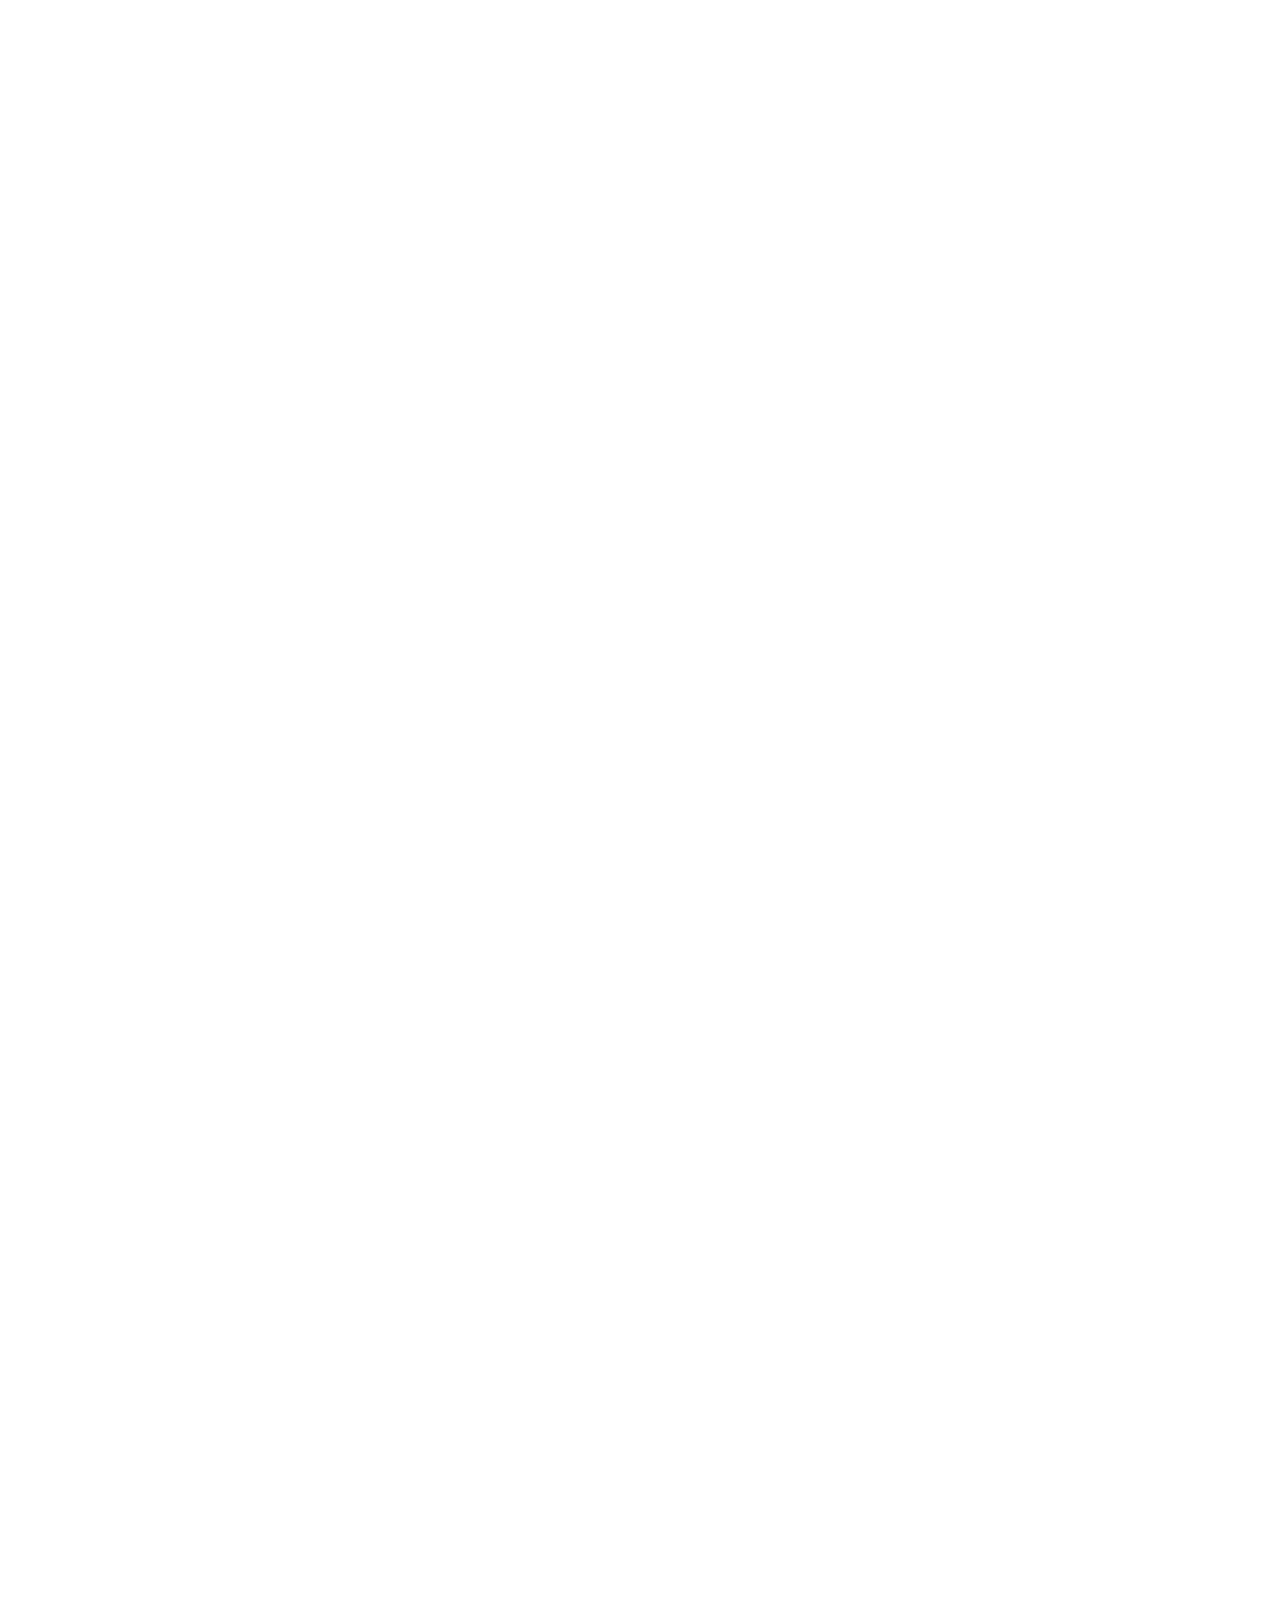
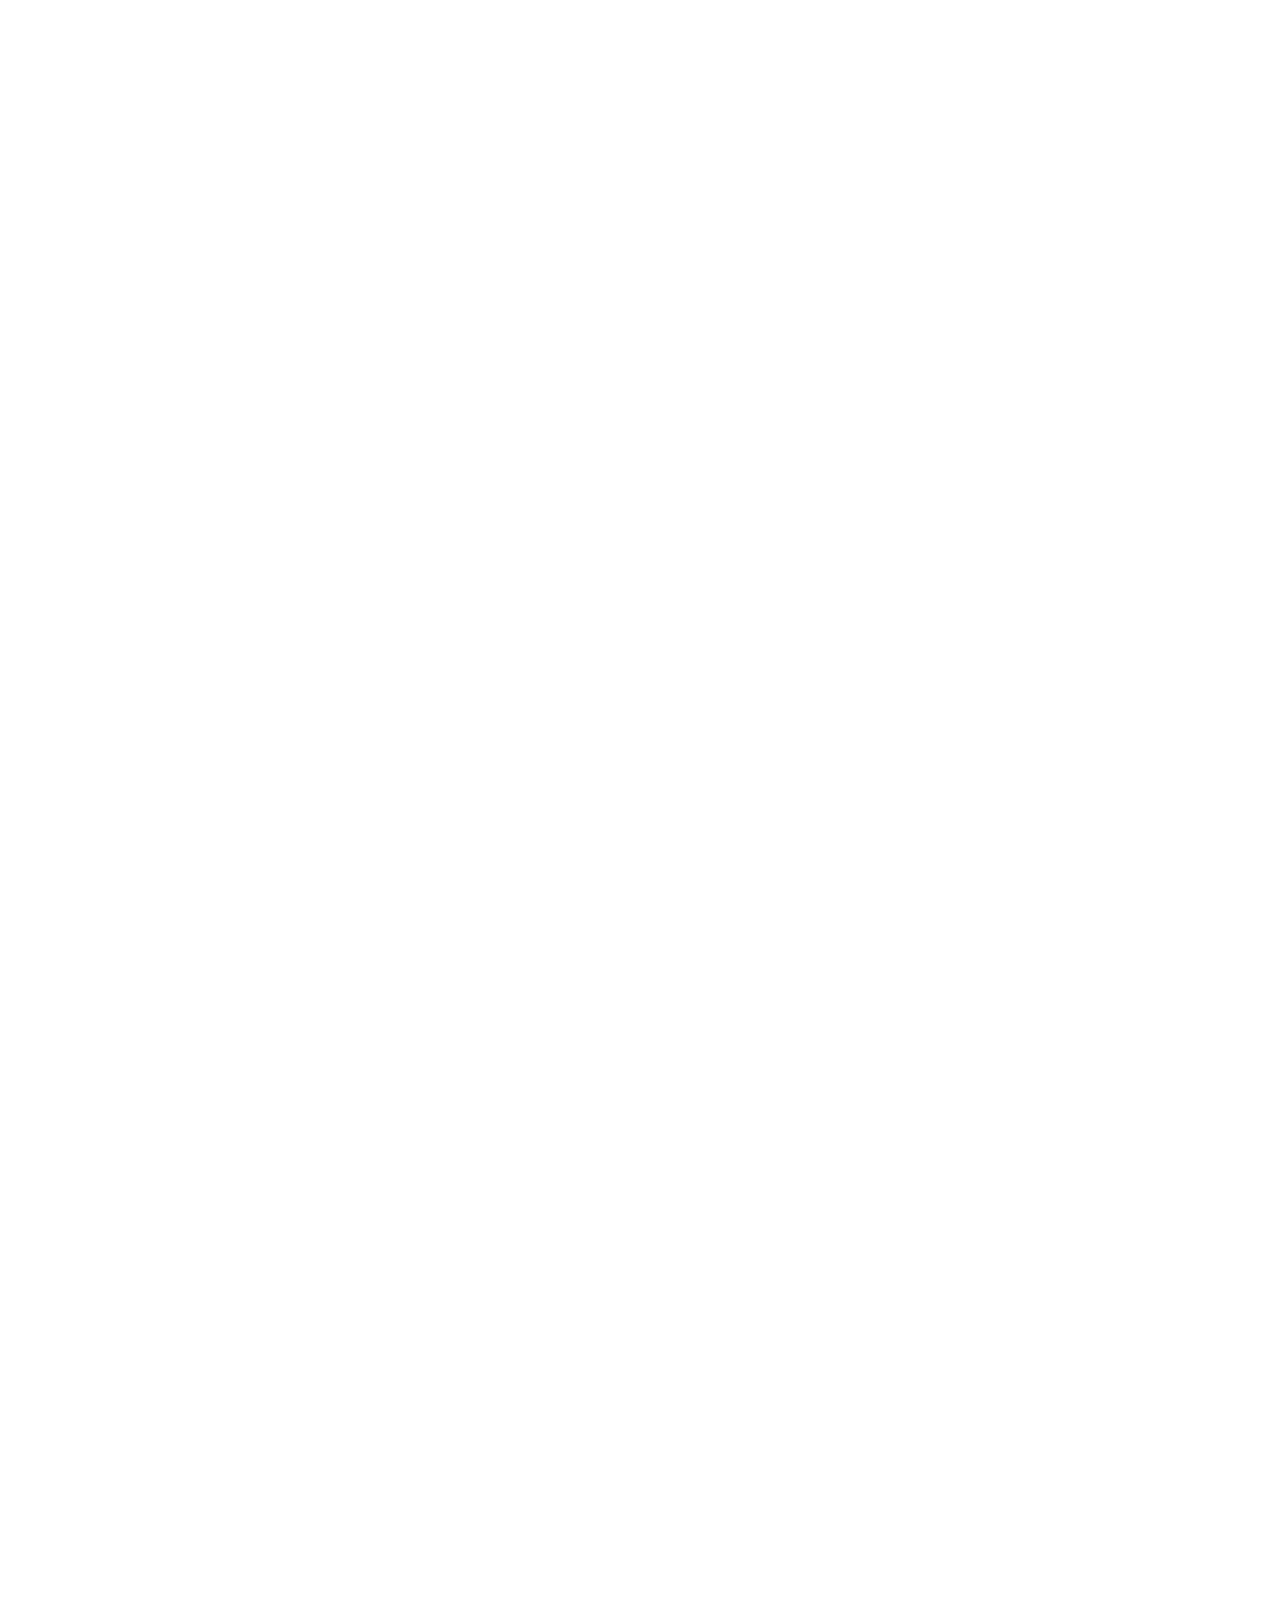
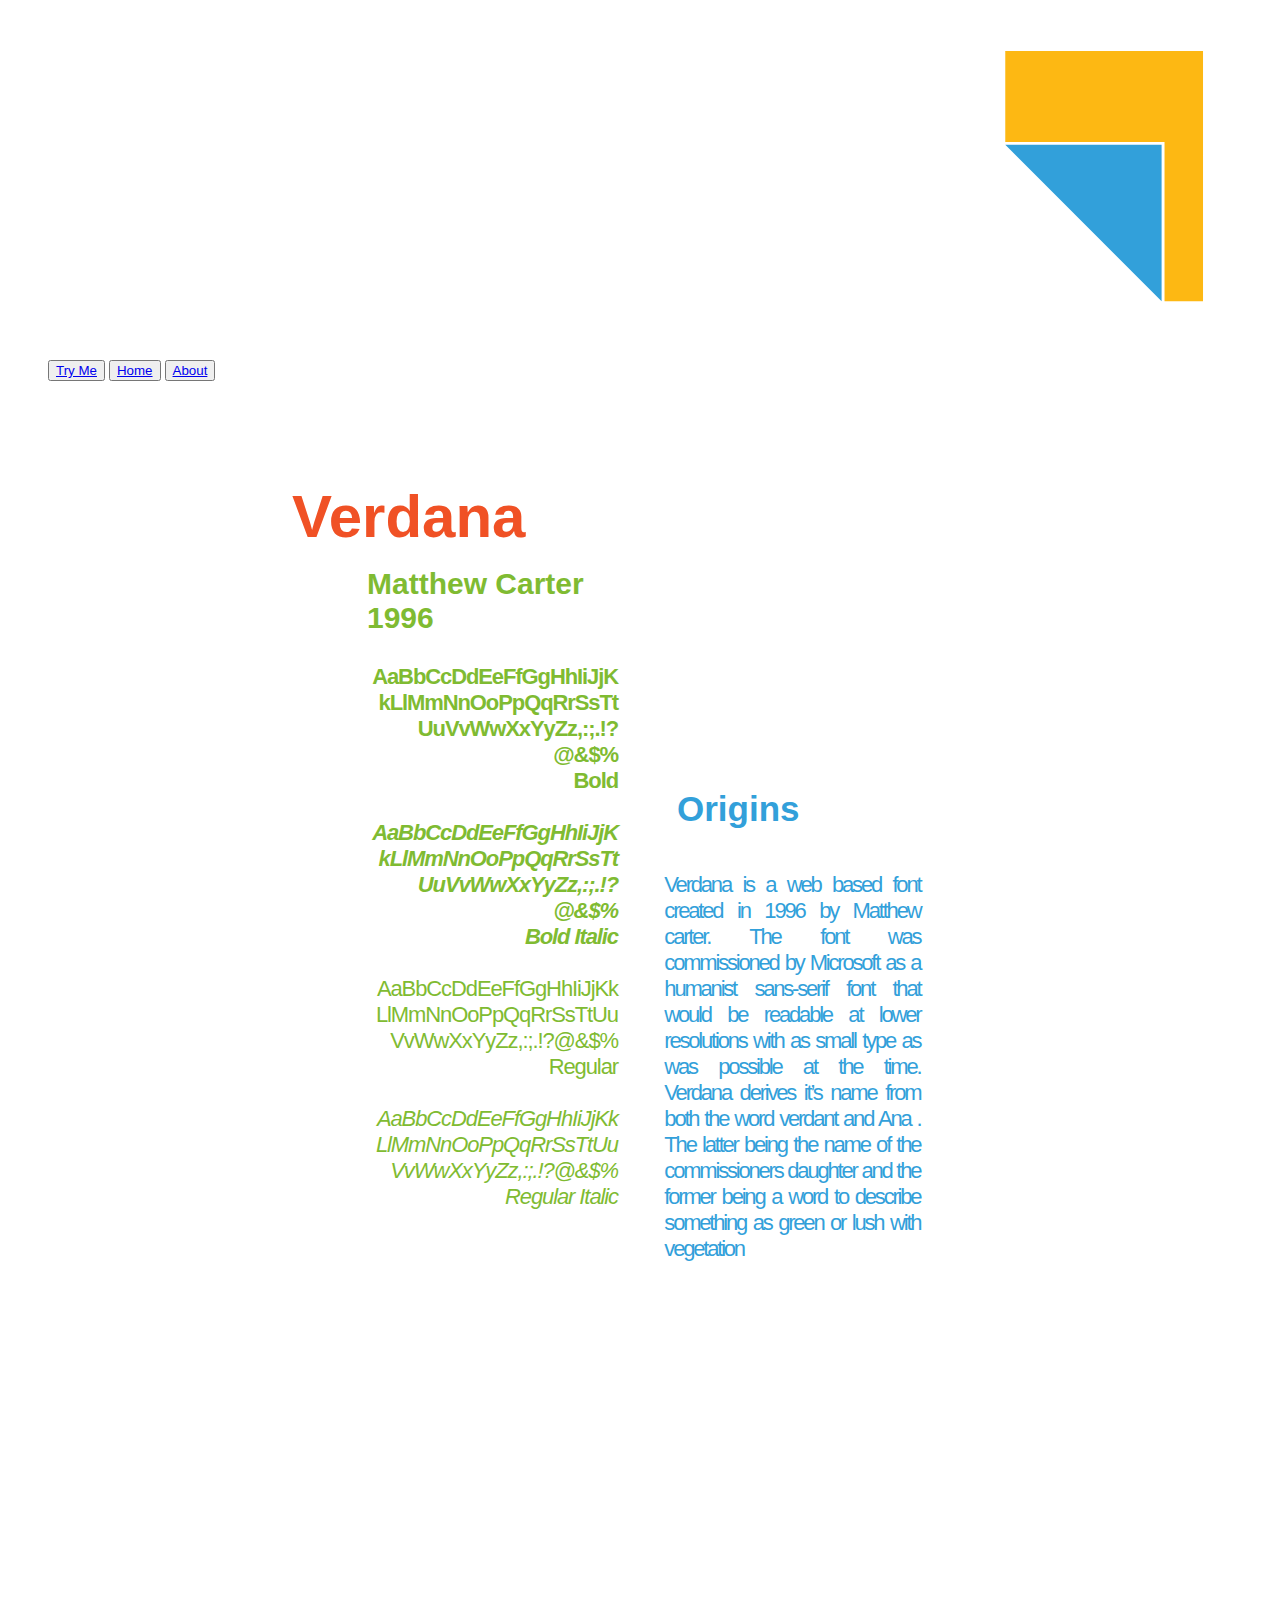
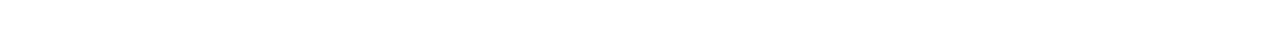
==== Verdana/verdana-index.html @ 268690b8 "new verdana css" ====
<!doctype.html>
<html lang="en" class="">

<head>
<img src="img/Paper_fold_1-01.svg">
</head>


<body>
    <ul>
  <button><li><a href="default.asp">Try Me</a></li></button>
  <button><li><a href="news.asp">Home</a></li></button>
  <button><li><a href="about.asp">About</a></li></button>
</ul>
<style>
  
            <style type="text/css" data-styleid="theme_fonts">
                .font_0 {
                    font: normal normal bold 24px/1.4em 'open sans', sans-serif;
                }
    img{max-width: 400px;
        max-height: 600px;
       margin-left: 58em;
        margin-top: 200em;
        
        
    }
    li{ display: inline;
        text-align: center;
        
    }
                <style>.font_1 {
                    font: normal normal bold 13px/1.4em 'open sans', sans-serif;
                    color: #FFFFFF;
                }
                
                .font_2 {
                    font: normal normal normal 20px/1.4em 'open sans', sans-serif;
                    color: #2A2A2A;
                }
                
                .font_3 {
                    font: normal normal normal 60px/1.4em 'Open Sans', sans-serif;
                    color: #F05125;
                }
                
                .font_4 {
                    font: normal normal normal 35px/1.4em 'Open Sans', sans-serif;
                    color: #32A0DA;
                }
                
                .font_4_2 {
                    font: normal normal normal 35px/1.4em 'Open Sans', sans-serif;
                    color: #7FBB32;
                }
                
                .font_5 {
                    font: normal normal normal 24px/1.4em 'open sans', sans-serif;
                    color: #2A2A2A;
                }
                
                .font_6 {
                    font: normal normal normal 19px/1.4em 'open sans', sans-serif;
                    color: #2A2A2A;
                }
                
                .font_7 {
                    font: normal normal normal 16px/1.4em din-next-w01-light, din-next-w02-light, din-next-w10-light, sans-serif;
                    color: #32A0DA;
                }
                
                .font_8 {
                    font: normal normal normal 14px/1.4em din-next-w01-light, din-next-w02-light, din-next-w10-light, sans-serif;
                    color: #7FBB32;
                }
                
                .font_9 {
                    font: normal normal normal 12px/1.4em din-next-w01-light, din-next-w02-light, din-next-w10-light, sans-serif;
                    color: #2A2A2A;
                }
                
                .font_10 {
                    font: normal normal normal 10px/1.4em din-next-w01-light, din-next-w02-light, din-next-w10-light, sans-serif;
                    color: #2A2A2A;
                }
            </style>
            <style type="text/css" data-styleid="theme_colors">
                .color_0 {
                    color: #FFFFFF;
                }
                
                .backcolor_0 {
                    background-color: #FFFFFF;
                }
                
                .color_1 {
                    color: #FFFFFF;
                }
                
                .backcolor_1 {
                    background-color: #FFFFFF;
                }
                
                .color_2 {
                    color: #000000;
                }
            </style>
        
        <div id="CSS_CONTAINER"></div>
        <div data-aid="stylesContainer">
            <style type="text/css" data-styleid="siteBackground">
                .siteBackground {
                    width: 100%;
                    position: absolute;
                }
                
                .siteBackgroundbgBeforeTransition {
                    position: absolute;
                    top: 0;
                }
                
                .siteBackgroundbgAfterTransition {
                    position: absolute;
                    top: 0;
                }
            </style>
            <style type="text/css" data-styleid="fc1">
                .fc1screenWidthBackground {
                    position: absolute;
                    top: 0;
                    right: 0;
                    bottom: 0;
                    left: 0;
                }
                
                .fc1[data-state~="fixedPosition"] {
                    position: fixed !important;
                    left: auto !important;
                    z-index: 50;
                }
                
                .fc1[data-state~="fixedPosition"].fc1_footer {
                    top: auto;
                    bottom: 0;
                }
                
                .fc1bg {
                    position: absolute;
                    top: 0;
                    right: 0;
                    bottom: 0;
                    left: 0;
                }
                
                .fc1[data-is-absolute-layout="true"]>.fc1centeredContent {
                    position: absolute;
                    top: 0;
                    right: 0;
                    bottom: 0;
                    left: 0;
                }
                
                .fc1[data-is-absolute-layout="true"]>.fc1centeredContent>.fc1inlineContent {
                    position: absolute;
                    top: 0;
                    right: 0;
                    bottom: 0;
                    left: 0;
                }
            </style>
            <style type="text/css" data-styleid="txtNew">
                .txtNew {
                    word-wrap: break-word;
                    text-align: start;
                }
                
                .txtNew_override-left * {
                    text-align: left !important;
                }
                
                .txtNew_override-right * {
                    text-align: right !important;
                }
                
                .txtNew_override-center * {
                    text-align: center !important;
                }
                
                .txtNew_override-justify * {
                    text-align: justify !important;
                }
                
                .txtNew>* {
                    pointer-events: auto;
                }
                
                .txtNew li {
                    font-style: inherit;
                    font-weight: inherit;
                    line-height: inherit;
                    letter-spacing: normal;
                }
                
                .txtNew ol,
                .txtNew ul {
                    padding-left: 1.3em;
                    padding-right: 0;
                    margin-left: 0.5em;
                    margin-right: 0;
                    line-height: normal;
                    letter-spacing: normal;
                }
                
                .txtNew ul {
                    list-style-type: disc;
                }
                
                .txtNew ol {
                    list-style-type: decimal;
                }
                
                .txtNew ul ul,
                .txtNew ol ul {
                    list-style-type: circle;
                }
                
                .txtNew ul ul ul,
                .txtNew ol ul ul {
                    list-style-type: square;
                }
                
                .txtNew ul ol ul,
                .txtNew ol ol ul {
                    list-style-type: square;
                }
                
                .txtNew ul[dir="rtl"],
                .txtNew ol[dir="rtl"] {
                    padding-left: 0;
                    padding-right: 1.3em;
                    margin-left: 0;
                    margin-right: 0.5em;
                }
                
                .txtNew ul[dir="rtl"] ul,
                .txtNew ul[dir="rtl"] ol,
                .txtNew ol[dir="rtl"] ul,
                .txtNew ol[dir="rtl"] ol {
                    padding-left: 0;
                    padding-right: 1.3em;
                    margin-left: 0;
                    margin-right: 0.5em;
                }
                
                .txtNew p {
                    margin: 0;
                    line-height: normal;
                    letter-spacing: normal;
                }
                
                .txtNew h1 {
                    margin: 0;
                    line-height: normal;
                    letter-spacing: normal;
                }
                
                .txtNew h2 {
                    margin: 0;
                    line-height: normal;
                    letter-spacing: normal;
                }
                
                .txtNew h3 {
                    margin: 0;
                    line-height: normal;
                    letter-spacing: normal;
                }
                
                .txtNew h4 {
                    margin: 0;
                    line-height: normal;
                    letter-spacing: normal;
                }
                
                .txtNew h5 {
                    margin: 0;
                    line-height: normal;
                    letter-spacing: normal;
                }
                
                .txtNew h6 {
                    margin: 0;
                    line-height: normal;
                    letter-spacing: normal;
                }
                
                .txtNew a {
                    color: inherit;
                }
            </style>
        </div>
        <div class="noop visual-focus-on" style="position:relative">
            <div id="SCROLL_TO_TOP" tabindex="-1" aria-label="top of page" role="region" style="height:0"></div>
            <div id="FONTS_CONTAINER"></div>
            <div id="SITE_BACKGROUND" style="top: 50px; min-height: calc(100vh - 50px); height: 1190px; width: 1268px;" class="siteBackground">
                <div id="SITE_BACKGROUND_previous_noPrev" data-position="absolute" data-align="" data-fitting="" class="siteBackgroundprevious" style="width: 100%; height: 100%;">
                    <div id="SITE_BACKGROUNDpreviousImage" class="siteBackgroundpreviousImage"></div>
                    <div id="SITE_BACKGROUNDpreviousVideo" class="siteBackgroundpreviousVideo"></div>
                    <div id="SITE_BACKGROUND_previousOverlay_noPrev" class="siteBackgroundpreviousOverlay"></div>
                </div>
                <div id="SITE_BACKGROUND_current_customBgImg1agf" style="top: 0px; background-color: rgb(255, 255, 255); position: absolute; width: 100%; height: 100%;" data-position="absolute" data-align="top" data-fitting="fill" class="siteBackgroundcurrent">
                    <div id="SITE_BACKGROUND_currentImage_customBgImg1agf" style="position: absolute; top: 0px; height: 100%; width: 100%;" data-type="bgimage" data-height="100%" class="siteBackgroundcurrentImage" data-image-css="{&quot;backgroundSize&quot;:&quot;&quot;,&quot;backgroundPosition&quot;:&quot;&quot;,&quot;backgroundRepeat&quot;:&quot;&quot;}"></div>
                    <div id="SITE_BACKGROUNDcurrentVideo" class="siteBackgroundcurrentVideo"></div>
                    <div id="SITE_BACKGROUND_currentOverlay_customBgImg1agf" style="position:absolute;top:0;width:100%;height:100%" class="siteBackgroundcurrentOverlay"></div>
                </div>
            </div>
            <div id="SITE_ROOT" class="SITE_ROOT" style="width:100%;min-width:980px;padding-bottom:0;top:50px" aria-hidden="false">
                <div id="masterPage" class="mesh-layout" data-mesh-layout="grid">
                    <main tabindex="-1" data-is-mobile="false" data-is-mesh="true" data-site-width="980" style="left:0;margin-left:0;width:100%;min-width:980px;top:0;bottom:;right:;position:" class="pc1" data-state="" id="PAGES_CONTAINER">
                        <div style="position:relative" id="PAGES_CONTAINERcenteredContent" class="pc1centeredContent">
                            <div style="display:none" id="PAGES_CONTAINERbg" class="pc1bg"></div>
                            <div style="position:relative" id="PAGES_CONTAINERinlineContent" class="pc1inlineContent">
                                <div style="width:100%">
                                    <div data-ismobile="false" data-is-mesh-layout="true" style="height:100%;left:0;position:relative;top:;bottom:;right:" class="p1" id="c1rez">
                                        <div style="margin-left:calc((100% - 980px) / 2);width:980px" id="c1rezbg" class="p1bg"></div>
                                        <div class="p1inlineContent" id="c1rezinlineContent"></div>
                                        <style>
                                            id="c1rez-mesh-styles">#c1rezinlineContent {
                                                height: auto;
                                                width: 100%;
                                                position: relative;
                                            }
                                            
                                            #c1rezinlineContent-gridWrapper {
                                                pointer-events: none;
                                            }
                                            
                                            #c1rezinlineContent-gridContainer {
                                                position: static;
                                                display: grid;
                                                height: auto;
                                                width: 100%;
                                                min-height: 500px;
                                                grid-template-rows: min-content min-content min-content min-content min-content 1fr;
                                                grid-template-columns: 100%;
                                                padding-bottom: 0px;
                                                box-sizing: border-box;
                                            }
                                            
                                            #comp-k8hom8kx {
                                                position: relative;
                                                margin: 85px 0px 16px calc((100% - 980px) * 0.5);
                                                left: 142px;
                                                grid-area: 1 / 1 / 2 / 2;
                                                justify-self: start;
                                                align-self: start;
                                            }
                                            
                                            #comp-k8honjxu {
                                                position: relative;
                                                margin: 0px 0px 0 calc((100% - 980px) * 0.5);
                                                left: 217px;
                                                grid-area: 2 / 1 / 3 / 2;
                                                justify-self: start;
                                                align-self: start;
                                            }
                                            
                                            #comp-k8hoofyl {
                                                position: relative;
                                                margin: 0px 0px 29px calc((100% - 980px) * 0.5);
                                                left: 217px;
                                                grid-area: 3 / 1 / 4 / 2;
                                                justify-self: start;
                                                align-self: start;
                                            }
                                            
                                            #comp-k8hokgwe {
                                                position: relative;
                                                margin: 0px 0px 10px calc((100% - 980px) * 0.5);
                                                left: 217px;
                                                grid-area: 4 / 1 / 7 / 2;
                                                justify-self: start;
                                                align-self: start;
                                            }
                                            
                                            #comp-k8hoq1tk {
                                                position: relative;
                                                margin: 125px 0px 43px calc((100% - 980px) * 0.5);
                                                left: 527px;
                                                grid-area: 4 / 1 / 5 / 2;
                                                justify-self: start;
                                                align-self: start;
                                            }
                                            
                                            #comp-k8hoxzvx {
                                                position: relative;
                                                margin: 0px 0px 0 calc((98% - 980px) * 0.5);
                                                left: 527px;
                                                grid-area: 5 / 1 / 6 / 2;
                                                justify-self: start;
                                                align-self: start;
                                            }
                                            
                                            #c1rezcenteredContent {
                                                position: relative;
                                            }
                                            
                                            #c1rezinlineContent-gridContainer>* {
                                                pointer-events: auto;
                                            }
                                            
                                            #c1rezinlineContent-gridContainer>[id$="-rotated-wrapper"] {
                                                pointer-events: none;
                                            }
                                            
                                            #c1rezinlineContent-gridContainer>[id$="-rotated-wrapper"]>* {
                                                pointer-events: auto;
                                            }
                                        </style>
                                        <div id="c1rezinlineContent-gridWrapper" data-mesh-internal="true">
                                            <div id="c1rezinlineContent-gridContainer" data-mesh-internal="true">
                                                <div data-packed="true" style="width: 310px; pointer-events: none;" class="txtNew" id="comp-k8hom8kx">
                                                    <h3 class="font_3"><span style="font-weight:bold;">Verdana</span></h3>
                                                </div>
                                                <div data-packed="true" style="width: 310px; pointer-events: none;" class="txtNew" id="comp-k8honjxu">
                                                    <h4 class="font_4_2" style="font-size:30px;"><span style="font-size:30px;"><span style="font-family:verdana,geneva,sans-serif;"><span style="font-weight:bold;">Matthew Carter</span></span>
                                                        </span>
                                                    </h4>
                                                </div>
                                                <div data-packed="true" style="width: 310px; pointer-events: none;" class="txtNew" id="comp-k8hoofyl">
                                                    <h4 class="font_4_2" style="font-size:30px;"><span style="font-size:30px;"><span style="font-weight:bold;"><span style="font-family:verdana,geneva,sans-serif;">1996</span></span>
                                                        </span>
                                                    </h4>
                                                </div>
                                                <div data-packed="false" style="width: 251px; min-height: 197px; pointer-events: none;" data-min-height="197" class="txtNew" id="comp-k8hokgwe">
                                                    <p class="font_8" style="font-size:22px; text-align:right;"><span style="letter-spacing:-0.05em;"><span style="font-size:22px;"><span style="font-weight:bold;">AaBbCcDdEeFfGgHhIiJjKkLlMmNnOoPpQqRrSsTtUuVvWwXxYyZz,:;.!?@&amp;$%<br>
Bold</span></span>
                                                        </span>
                                                    </p>

                                                    <p class="font_8" style="font-size:22px; text-align:right;"><span style="letter-spacing:-0.05em;"><span style="font-size:22px;"><span style="font-weight:bold;">​</span></span>
                                                        </span>
                                                        </span>
                                                    </p>

                                                    <p class="font_8" style="font-size:22px; text-align:right;"><span style="letter-spacing:-0.05em;"><span style="font-size:22px;"><span style="font-style:italic;"><span style="font-weight:bold;">AaBbCcDdEeFfGgHhIiJjKkLlMmNnOoPpQqRrSsTtUuVvWwXxYyZz,:;.!?@&amp;$%<br>
Bold Italic</span></span>
                                                        </span>
                                                        </span>
                                                    </p>

                                                    <p class="font_8" style="font-size:22px; text-align:right;"><span style="letter-spacing:-0.05em;"><span style="font-size:22px;">​</span></span>
                                                        </span>
                                                    </p>

                                                    <p class="font_8" style="font-size:22px; text-align:right;"><span style="letter-spacing:-0.05em;"><span style="font-size:22px;">AaBbCcDdEeFfGgHhIiJjKkLlMmNnOoPpQqRrSsTtUuVvWwXxYyZz,:;.!?@&amp;$%<br>
Regular</span></span>
                                                    </p>

                                                    <p class="font_8" style="font-size:22px; text-align:right;"><span style="letter-spacing:-0.05em;"><span style="font-size:22px;">​</span></span>
                                                        </span>
                                                    </p>

                                                    <p class="font_8" style="font-size:22px; text-align:right;"><span style="letter-spacing:-0.05em;"><span style="font-size:22px;"><span style="font-style:italic;">AaBbCcDdEeFfGgHhIiJjKkLlMmNnOoPpQqRrSsTtUuVvWwXxYyZz,:;.!?@&amp;$%<br>
Regular Italic</span></span>
                                                        </span>
                                                    </p>
                                                </div>
                                                <div data-packed="true" style="width: 310px; pointer-events: none;" class="txtNew" id="comp-k8hoq1tk">
                                                    <h4 class="font_4"><span style="font-weight:bold;"><span style="font-family:verdana,geneva,sans-serif;">Origins</span></span>
                                                    </h4>
                                                </div>
                                                <div data-packed="true" style="width: 256px; pointer-events: none;" class="txtNew" id="comp-k8hoxzvx">
                                                    <p class="font_7" style="text-align:justify; font-size:22px;"><span style="letter-spacing:-0.1em;"><span style="font-size:22px;">Verdana is a web based font created in 1996 by Matthew carter. The font was commissioned by Microsoft as a humanist sans-serif font that would be readable at lower resolutions with as small type as was possible at the time. Verdana derives it’s name from both the word verdant and Ana . The latter being the name of the commissioners daughter and the former being a word to describe something as green or lush with vegetation&nbsp;</span></span>
                                                    </p>
                                                </div>
                                            </div>
                                        </div>
                                    </div>
                                </div>
                            </div>
                        </div>
                </div>
                </main>
            </div>
        </div>
        <div id="aspectCompsContainer" class="siteAspectsContainer">
            <div style="position:absolute" id="popoverLayer"></div>
        </div>
        <div id="SCROLL_TO_BOTTOM" tabindex="-1" aria-label="bottom of page" role="region" style="height:0"></div>
    </div>
    </div>


</body>

</html>
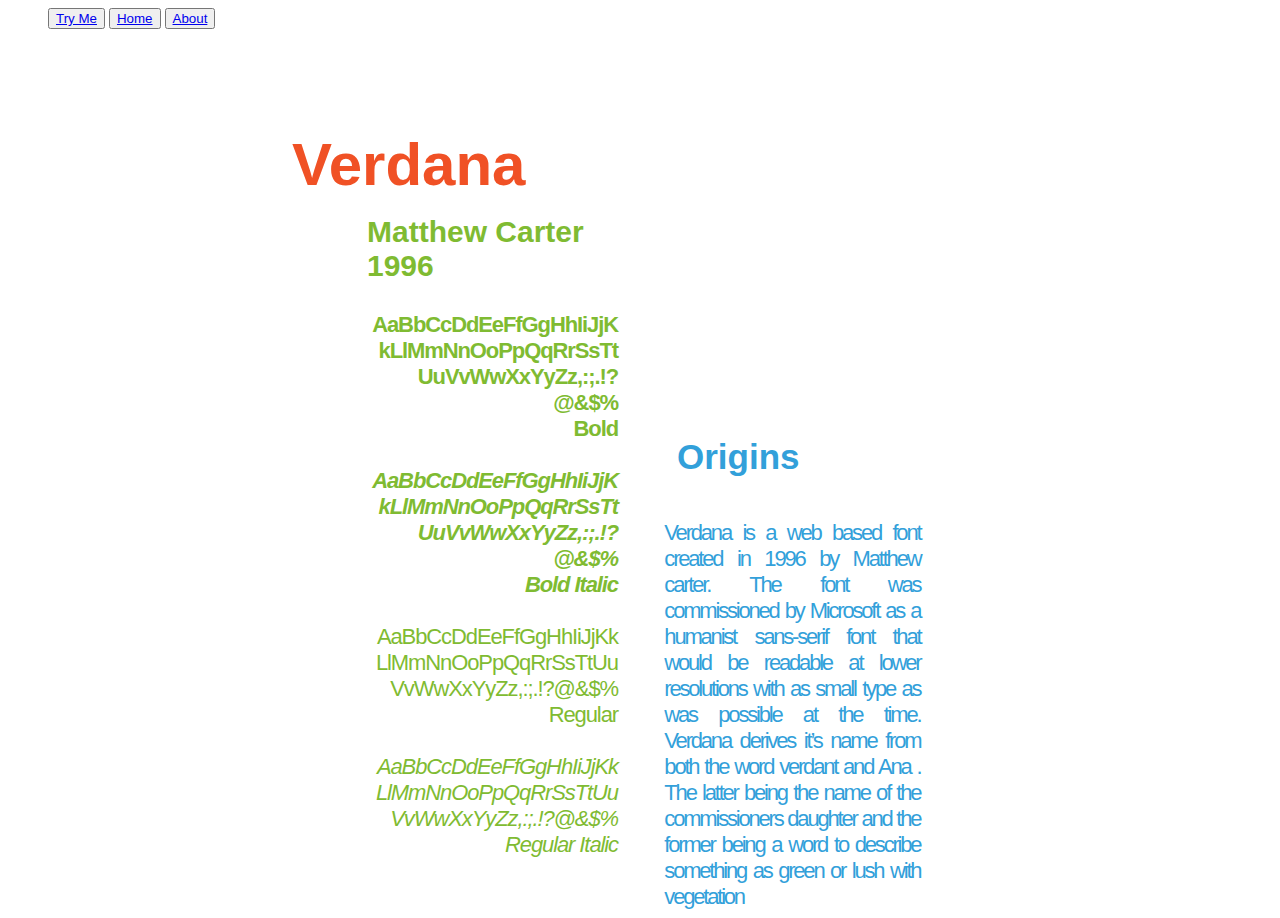
==== commit 7e341ba7: "Update verdana-index.html" ====
--- a/Verdana/verdana-index.html
+++ b/Verdana/verdana-index.html
@@ -1,16 +1,12 @@
 <!doctype.html>
 <html lang="en" class="">
 
-<head>
-<img src="img/Paper_fold_1-01.svg">
-</head>
-
 
 <body>
     <ul>
-  <button><li><a href="default.asp">Try Me</a></li></button>
-  <button><li><a href="news.asp">Home</a></li></button>
-  <button><li><a href="about.asp">About</a></li></button>
+  <button><li><a href="Try Me.asp">Try Me</a></li></button>
+  <button><li><a href="Home.asp">Home</a></li></button>
+  <button><li><a href="About.asp">About</a></li></button>
 </ul>
 <style>
   
@@ -108,22 +104,6 @@
         
         <div id="CSS_CONTAINER"></div>
         <div data-aid="stylesContainer">
-            <style type="text/css" data-styleid="siteBackground">
-                .siteBackground {
-                    width: 100%;
-                    position: absolute;
-                }
-                
-                .siteBackgroundbgBeforeTransition {
-                    position: absolute;
-                    top: 0;
-                }
-                
-                .siteBackgroundbgAfterTransition {
-                    position: absolute;
-                    top: 0;
-                }
-            </style>
             <style type="text/css" data-styleid="fc1">
                 .fc1screenWidthBackground {
                     position: absolute;
@@ -299,29 +279,8 @@
                 }
             </style>
         </div>
-        <div class="noop visual-focus-on" style="position:relative">
-            <div id="SCROLL_TO_TOP" tabindex="-1" aria-label="top of page" role="region" style="height:0"></div>
-            <div id="FONTS_CONTAINER"></div>
-            <div id="SITE_BACKGROUND" style="top: 50px; min-height: calc(100vh - 50px); height: 1190px; width: 1268px;" class="siteBackground">
-                <div id="SITE_BACKGROUND_previous_noPrev" data-position="absolute" data-align="" data-fitting="" class="siteBackgroundprevious" style="width: 100%; height: 100%;">
-                    <div id="SITE_BACKGROUNDpreviousImage" class="siteBackgroundpreviousImage"></div>
-                    <div id="SITE_BACKGROUNDpreviousVideo" class="siteBackgroundpreviousVideo"></div>
-                    <div id="SITE_BACKGROUND_previousOverlay_noPrev" class="siteBackgroundpreviousOverlay"></div>
-                </div>
-                <div id="SITE_BACKGROUND_current_customBgImg1agf" style="top: 0px; background-color: rgb(255, 255, 255); position: absolute; width: 100%; height: 100%;" data-position="absolute" data-align="top" data-fitting="fill" class="siteBackgroundcurrent">
-                    <div id="SITE_BACKGROUND_currentImage_customBgImg1agf" style="position: absolute; top: 0px; height: 100%; width: 100%;" data-type="bgimage" data-height="100%" class="siteBackgroundcurrentImage" data-image-css="{&quot;backgroundSize&quot;:&quot;&quot;,&quot;backgroundPosition&quot;:&quot;&quot;,&quot;backgroundRepeat&quot;:&quot;&quot;}"></div>
-                    <div id="SITE_BACKGROUNDcurrentVideo" class="siteBackgroundcurrentVideo"></div>
-                    <div id="SITE_BACKGROUND_currentOverlay_customBgImg1agf" style="position:absolute;top:0;width:100%;height:100%" class="siteBackgroundcurrentOverlay"></div>
-                </div>
-            </div>
-            <div id="SITE_ROOT" class="SITE_ROOT" style="width:100%;min-width:980px;padding-bottom:0;top:50px" aria-hidden="false">
-                <div id="masterPage" class="mesh-layout" data-mesh-layout="grid">
-                    <main tabindex="-1" data-is-mobile="false" data-is-mesh="true" data-site-width="980" style="left:0;margin-left:0;width:100%;min-width:980px;top:0;bottom:;right:;position:" class="pc1" data-state="" id="PAGES_CONTAINER">
-                        <div style="position:relative" id="PAGES_CONTAINERcenteredContent" class="pc1centeredContent">
-                            <div style="display:none" id="PAGES_CONTAINERbg" class="pc1bg"></div>
-                            <div style="position:relative" id="PAGES_CONTAINERinlineContent" class="pc1inlineContent">
+                    
                                 <div style="width:100%">
-                                    <div data-ismobile="false" data-is-mesh-layout="true" style="height:100%;left:0;position:relative;top:;bottom:;right:" class="p1" id="c1rez">
                                         <div style="margin-left:calc((100% - 980px) / 2);width:980px" id="c1rezbg" class="p1bg"></div>
                                         <div class="p1inlineContent" id="c1rezinlineContent"></div>
                                         <style>
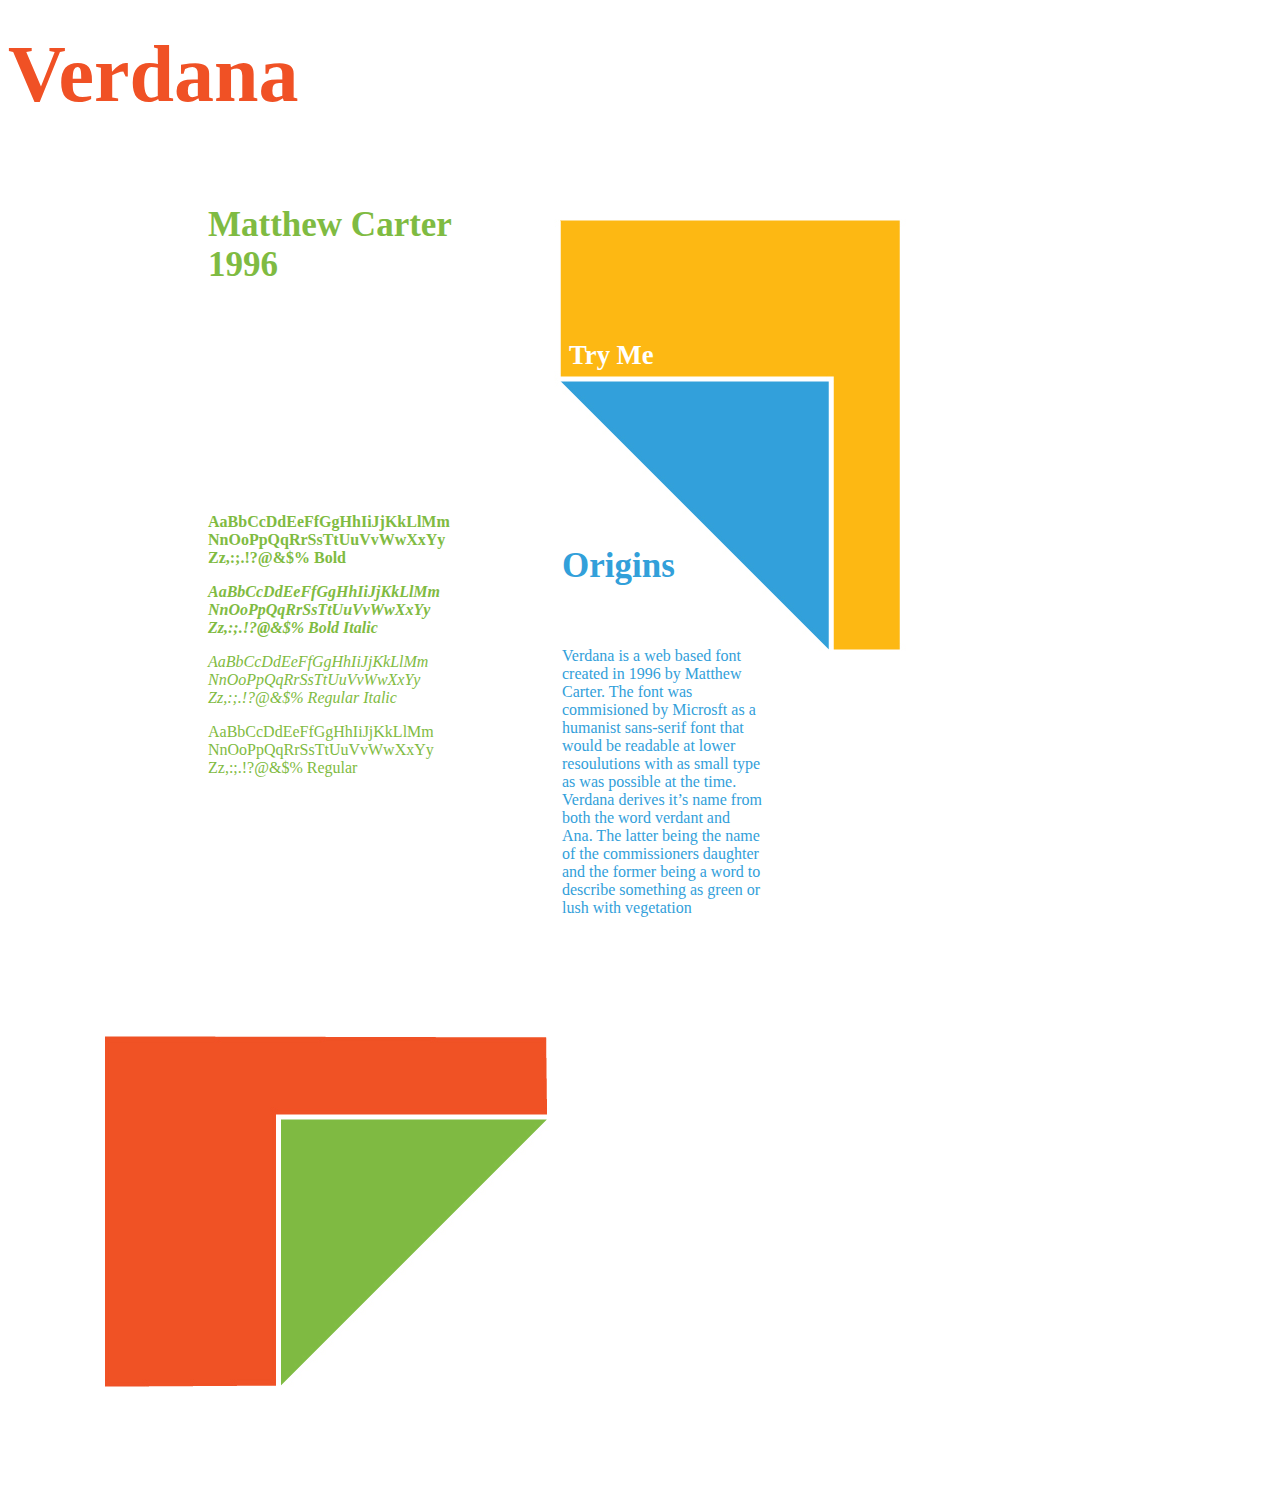
==== commit 8c8f753b: "The second coming" ====
--- a/Verdana/verdana-index.html
+++ b/Verdana/verdana-index.html
@@ -1,456 +1,165 @@
-<!doctype.html>
+<!DOCTYPE html>
 <html lang="en" class="">
-
-
-<body>
-    <ul>
-  <button><li><a href="Try Me.asp">Try Me</a></li></button>
-  <button><li><a href="Home.asp">Home</a></li></button>
-  <button><li><a href="About.asp">About</a></li></button>
-</ul>
 <style>
+all{ column-count: 2
+        column-gap: 40px;
+       font-family: "Verdana";
+        
+    }
+    
   
-            <style type="text/css" data-styleid="theme_fonts">
-                .font_0 {
-                    font: normal normal bold 24px/1.4em 'open sans', sans-serif;
-                }
-    img{max-width: 400px;
-        max-height: 600px;
-       margin-left: 58em;
-        margin-top: 200em;
+    button{font-size: 20pt;
+        font-family: "Verdana";
+        background-color: #FDB813;
+        border: none;
+        color: white;
+        cursor: pointer;
         
         
     }
-    li{ display: inline;
-        text-align: center;
+    
+    buttonhover{background-color: #FFFFFF; 
+  color: #FDB813;
+ font-family: "Verdana";
+transition-duration: 0.4s;
+        
         
     }
-                <style>.font_1 {
-                    font: normal normal bold 13px/1.4em 'open sans', sans-serif;
-                    color: #FFFFFF;
-                }
-                
-                .font_2 {
-                    font: normal normal normal 20px/1.4em 'open sans', sans-serif;
-                    color: #2A2A2A;
-                }
-                
-                .font_3 {
-                    font: normal normal normal 60px/1.4em 'Open Sans', sans-serif;
-                    color: #F05125;
-                }
-                
-                .font_4 {
-                    font: normal normal normal 35px/1.4em 'Open Sans', sans-serif;
-                    color: #32A0DA;
-                }
-                
-                .font_4_2 {
-                    font: normal normal normal 35px/1.4em 'Open Sans', sans-serif;
-                    color: #7FBB32;
-                }
-                
-                .font_5 {
-                    font: normal normal normal 24px/1.4em 'open sans', sans-serif;
-                    color: #2A2A2A;
-                }
-                
-                .font_6 {
-                    font: normal normal normal 19px/1.4em 'open sans', sans-serif;
-                    color: #2A2A2A;
-                }
-                
-                .font_7 {
-                    font: normal normal normal 16px/1.4em din-next-w01-light, din-next-w02-light, din-next-w10-light, sans-serif;
-                    color: #32A0DA;
-                }
-                
-                .font_8 {
-                    font: normal normal normal 14px/1.4em din-next-w01-light, din-next-w02-light, din-next-w10-light, sans-serif;
-                    color: #7FBB32;
-                }
-                
-                .font_9 {
-                    font: normal normal normal 12px/1.4em din-next-w01-light, din-next-w02-light, din-next-w10-light, sans-serif;
-                    color: #2A2A2A;
-                }
-                
-                .font_10 {
-                    font: normal normal normal 10px/1.4em din-next-w01-light, din-next-w02-light, din-next-w10-light, sans-serif;
-                    color: #2A2A2A;
-                }
-            </style>
-            <style type="text/css" data-styleid="theme_colors">
-                .color_0 {
-                    color: #FFFFFF;
-                }
-                
-                .backcolor_0 {
-                    background-color: #FFFFFF;
-                }
-                
-                .color_1 {
-                    color: #FFFFFF;
-                }
-                
-                .backcolor_1 {
-                    background-color: #FFFFFF;
-                }
-                
-                .color_2 {
-                    color: #000000;
-                }
-            </style>
+    
+    buttonactive{
         
-        <div id="CSS_CONTAINER"></div>
-        <div data-aid="stylesContainer">
-            <style type="text/css" data-styleid="fc1">
-                .fc1screenWidthBackground {
-                    position: absolute;
-                    top: 0;
-                    right: 0;
-                    bottom: 0;
-                    left: 0;
-                }
-                
-                .fc1[data-state~="fixedPosition"] {
-                    position: fixed !important;
-                    left: auto !important;
-                    z-index: 50;
-                }
-                
-                .fc1[data-state~="fixedPosition"].fc1_footer {
-                    top: auto;
-                    bottom: 0;
-                }
-                
-                .fc1bg {
-                    position: absolute;
-                    top: 0;
-                    right: 0;
-                    bottom: 0;
-                    left: 0;
-                }
-                
-                .fc1[data-is-absolute-layout="true"]>.fc1centeredContent {
-                    position: absolute;
-                    top: 0;
-                    right: 0;
-                    bottom: 0;
-                    left: 0;
-                }
-                
-                .fc1[data-is-absolute-layout="true"]>.fc1centeredContent>.fc1inlineContent {
-                    position: absolute;
-                    top: 0;
-                    right: 0;
-                    bottom: 0;
-                    left: 0;
-                }
-            </style>
-            <style type="text/css" data-styleid="txtNew">
-                .txtNew {
-                    word-wrap: break-word;
-                    text-align: start;
-                }
-                
-                .txtNew_override-left * {
-                    text-align: left !important;
-                }
-                
-                .txtNew_override-right * {
-                    text-align: right !important;
-                }
-                
-                .txtNew_override-center * {
-                    text-align: center !important;
-                }
-                
-                .txtNew_override-justify * {
-                    text-align: justify !important;
-                }
-                
-                .txtNew>* {
-                    pointer-events: auto;
-                }
-                
-                .txtNew li {
-                    font-style: inherit;
-                    font-weight: inherit;
-                    line-height: inherit;
-                    letter-spacing: normal;
-                }
-                
-                .txtNew ol,
-                .txtNew ul {
-                    padding-left: 1.3em;
-                    padding-right: 0;
-                    margin-left: 0.5em;
-                    margin-right: 0;
-                    line-height: normal;
-                    letter-spacing: normal;
-                }
-                
-                .txtNew ul {
-                    list-style-type: disc;
-                }
-                
-                .txtNew ol {
-                    list-style-type: decimal;
-                }
-                
-                .txtNew ul ul,
-                .txtNew ol ul {
-                    list-style-type: circle;
-                }
-                
-                .txtNew ul ul ul,
-                .txtNew ol ul ul {
-                    list-style-type: square;
-                }
-                
-                .txtNew ul ol ul,
-                .txtNew ol ol ul {
-                    list-style-type: square;
-                }
-                
-                .txtNew ul[dir="rtl"],
-                .txtNew ol[dir="rtl"] {
-                    padding-left: 0;
-                    padding-right: 1.3em;
-                    margin-left: 0;
-                    margin-right: 0.5em;
-                }
-                
-                .txtNew ul[dir="rtl"] ul,
-                .txtNew ul[dir="rtl"] ol,
-                .txtNew ol[dir="rtl"] ul,
-                .txtNew ol[dir="rtl"] ol {
-                    padding-left: 0;
-                    padding-right: 1.3em;
-                    margin-left: 0;
-                    margin-right: 0.5em;
-                }
-                
-                .txtNew p {
-                    margin: 0;
-                    line-height: normal;
-                    letter-spacing: normal;
-                }
-                
-                .txtNew h1 {
-                    margin: 0;
-                    line-height: normal;
-                    letter-spacing: normal;
-                }
-                
-                .txtNew h2 {
-                    margin: 0;
-                    line-height: normal;
-                    letter-spacing: normal;
-                }
-                
-                .txtNew h3 {
-                    margin: 0;
-                    line-height: normal;
-                    letter-spacing: normal;
-                }
-                
-                .txtNew h4 {
-                    margin: 0;
-                    line-height: normal;
-                    letter-spacing: normal;
-                }
-                
-                .txtNew h5 {
-                    margin: 0;
-                    line-height: normal;
-                    letter-spacing: normal;
-                }
-                
-                .txtNew h6 {
-                    margin: 0;
-                    line-height: normal;
-                    letter-spacing: normal;
-                }
-                
-                .txtNew a {
-                    color: inherit;
-                }
-            </style>
-        </div>
-                    
-                                <div style="width:100%">
-                                        <div style="margin-left:calc((100% - 980px) / 2);width:980px" id="c1rezbg" class="p1bg"></div>
-                                        <div class="p1inlineContent" id="c1rezinlineContent"></div>
-                                        <style>
-                                            id="c1rez-mesh-styles">#c1rezinlineContent {
-                                                height: auto;
-                                                width: 100%;
-                                                position: relative;
-                                            }
-                                            
-                                            #c1rezinlineContent-gridWrapper {
-                                                pointer-events: none;
-                                            }
-                                            
-                                            #c1rezinlineContent-gridContainer {
-                                                position: static;
-                                                display: grid;
-                                                height: auto;
-                                                width: 100%;
-                                                min-height: 500px;
-                                                grid-template-rows: min-content min-content min-content min-content min-content 1fr;
-                                                grid-template-columns: 100%;
-                                                padding-bottom: 0px;
-                                                box-sizing: border-box;
-                                            }
-                                            
-                                            #comp-k8hom8kx {
-                                                position: relative;
-                                                margin: 85px 0px 16px calc((100% - 980px) * 0.5);
-                                                left: 142px;
-                                                grid-area: 1 / 1 / 2 / 2;
-                                                justify-self: start;
-                                                align-self: start;
-                                            }
-                                            
-                                            #comp-k8honjxu {
-                                                position: relative;
-                                                margin: 0px 0px 0 calc((100% - 980px) * 0.5);
-                                                left: 217px;
-                                                grid-area: 2 / 1 / 3 / 2;
-                                                justify-self: start;
-                                                align-self: start;
-                                            }
-                                            
-                                            #comp-k8hoofyl {
-                                                position: relative;
-                                                margin: 0px 0px 29px calc((100% - 980px) * 0.5);
-                                                left: 217px;
-                                                grid-area: 3 / 1 / 4 / 2;
-                                                justify-self: start;
-                                                align-self: start;
-                                            }
-                                            
-                                            #comp-k8hokgwe {
-                                                position: relative;
-                                                margin: 0px 0px 10px calc((100% - 980px) * 0.5);
-                                                left: 217px;
-                                                grid-area: 4 / 1 / 7 / 2;
-                                                justify-self: start;
-                                                align-self: start;
-                                            }
-                                            
-                                            #comp-k8hoq1tk {
-                                                position: relative;
-                                                margin: 125px 0px 43px calc((100% - 980px) * 0.5);
-                                                left: 527px;
-                                                grid-area: 4 / 1 / 5 / 2;
-                                                justify-self: start;
-                                                align-self: start;
-                                            }
-                                            
-                                            #comp-k8hoxzvx {
-                                                position: relative;
-                                                margin: 0px 0px 0 calc((98% - 980px) * 0.5);
-                                                left: 527px;
-                                                grid-area: 5 / 1 / 6 / 2;
-                                                justify-self: start;
-                                                align-self: start;
-                                            }
-                                            
-                                            #c1rezcenteredContent {
-                                                position: relative;
-                                            }
-                                            
-                                            #c1rezinlineContent-gridContainer>* {
-                                                pointer-events: auto;
-                                            }
-                                            
-                                            #c1rezinlineContent-gridContainer>[id$="-rotated-wrapper"] {
-                                                pointer-events: none;
-                                            }
-                                            
-                                            #c1rezinlineContent-gridContainer>[id$="-rotated-wrapper"]>* {
-                                                pointer-events: auto;
-                                            }
-                                        </style>
-                                        <div id="c1rezinlineContent-gridWrapper" data-mesh-internal="true">
-                                            <div id="c1rezinlineContent-gridContainer" data-mesh-internal="true">
-                                                <div data-packed="true" style="width: 310px; pointer-events: none;" class="txtNew" id="comp-k8hom8kx">
-                                                    <h3 class="font_3"><span style="font-weight:bold;">Verdana</span></h3>
-                                                </div>
-                                                <div data-packed="true" style="width: 310px; pointer-events: none;" class="txtNew" id="comp-k8honjxu">
-                                                    <h4 class="font_4_2" style="font-size:30px;"><span style="font-size:30px;"><span style="font-family:verdana,geneva,sans-serif;"><span style="font-weight:bold;">Matthew Carter</span></span>
-                                                        </span>
-                                                    </h4>
-                                                </div>
-                                                <div data-packed="true" style="width: 310px; pointer-events: none;" class="txtNew" id="comp-k8hoofyl">
-                                                    <h4 class="font_4_2" style="font-size:30px;"><span style="font-size:30px;"><span style="font-weight:bold;"><span style="font-family:verdana,geneva,sans-serif;">1996</span></span>
-                                                        </span>
-                                                    </h4>
-                                                </div>
-                                                <div data-packed="false" style="width: 251px; min-height: 197px; pointer-events: none;" data-min-height="197" class="txtNew" id="comp-k8hokgwe">
-                                                    <p class="font_8" style="font-size:22px; text-align:right;"><span style="letter-spacing:-0.05em;"><span style="font-size:22px;"><span style="font-weight:bold;">AaBbCcDdEeFfGgHhIiJjKkLlMmNnOoPpQqRrSsTtUuVvWwXxYyZz,:;.!?@&amp;$%<br>
-Bold</span></span>
-                                                        </span>
-                                                    </p>
+        
+    }
+    form{ padding-top: 285px;
+        padding-left: 555px;
+        position: absolute;
+        font-family: "Verdana";
+       
+        
+    }
+    
+    Head-1 {font-size: 30pt;
+        line-height: 100%;
+        padding-top: 100px
+            position absolute;
+        color: #F05125;
+     
+        
+        
+    }
+    Body-1 {display: inline-block;
+        max-width: 200px;
+        max-height: 700px;
+        margin: 10px auto;
+        color: #7FBB42;
+       padding-left: 200px;
+        padding-top: 220px;
+        position: relative;
+     
+        
+       
+         }
+    Head-2{font-size: 17.5pt;
+         color: #7FBB42;
+        padding-left: 200px;
+        padding-top: 45px;
+        position: absolute;
 
-                                                    <p class="font_8" style="font-size:22px; text-align:right;"><span style="letter-spacing:-0.05em;"><span style="font-size:22px;"><span style="font-weight:bold;">​</span></span>
-                                                        </span>
-                                                        </span>
-                                                    </p>
+        
+        
+        
+        
+    }
+    Head-4{font-size: 17.5pt;
+         color: #7FBB42;
+        padding-left: 200px;
+        padding-top: 85px;
+        position: absolute;
+     
 
-                                                    <p class="font_8" style="font-size:22px; text-align:right;"><span style="letter-spacing:-0.05em;"><span style="font-size:22px;"><span style="font-style:italic;"><span style="font-weight:bold;">AaBbCcDdEeFfGgHhIiJjKkLlMmNnOoPpQqRrSsTtUuVvWwXxYyZz,:;.!?@&amp;$%<br>
-Bold Italic</span></span>
-                                                        </span>
-                                                        </span>
-                                                    </p>
+        
+    }
+    Body-2 {display: inline-block;
+        max-width: 200px;
+        max-height: 700px;
+        padding-top: 500px;
+        padding-left: 150px;
+        position: absolute;
+        color: #32A0DA;
+    
+       
+    }
+    div{ line-height: 50%;
+        
+        
+    }
+    Head-3{ font-size: 17.5pt;
+        max-width: 200px;
+        max-height: 700px;
+        padding-top: 370px;
+        padding-left: 150px;
+        position: absolute;
+        color: #32A0DA;
+    }
 
-                                                    <p class="font_8" style="font-size:22px; text-align:right;"><span style="letter-spacing:-0.05em;"><span style="font-size:22px;">​</span></span>
-                                                        </span>
-                                                    </p>
+</style> 
 
-                                                    <p class="font_8" style="font-size:22px; text-align:right;"><span style="letter-spacing:-0.05em;"><span style="font-size:22px;">AaBbCcDdEeFfGgHhIiJjKkLlMmNnOoPpQqRrSsTtUuVvWwXxYyZz,:;.!?@&amp;$%<br>
-Regular</span></span>
-                                                    </p>
+<form method="get" action="/verdana-2-index.html" style="color: white; font-size: 20pt;">
+    <button onclick="window.location.href='file:///C:/Users/marki/Documents/GitHub/Content-First/Verdana/verdana-2-index.html" class="button" type="submit"><b>Try Me</b></button>
+</form>
 
-                                                    <p class="font_8" style="font-size:22px; text-align:right;"><span style="letter-spacing:-0.05em;"><span style="font-size:22px;">​</span></span>
-                                                        </span>
-                                                    </p>
+    
+    
+    <all>
+   <div><Head-1>
+    <h1><b><strong>Verdana</strong></b></h1>
+    
+    </Head-1>
+   
 
-                                                    <p class="font_8" style="font-size:22px; text-align:right;"><span style="letter-spacing:-0.05em;"><span style="font-size:22px;"><span style="font-style:italic;">AaBbCcDdEeFfGgHhIiJjKkLlMmNnOoPpQqRrSsTtUuVvWwXxYyZz,:;.!?@&amp;$%<br>
-Regular Italic</span></span>
-                                                        </span>
-                                                    </p>
-                                                </div>
-                                                <div data-packed="true" style="width: 310px; pointer-events: none;" class="txtNew" id="comp-k8hoq1tk">
-                                                    <h4 class="font_4"><span style="font-weight:bold;"><span style="font-family:verdana,geneva,sans-serif;">Origins</span></span>
-                                                    </h4>
-                                                </div>
-                                                <div data-packed="true" style="width: 256px; pointer-events: none;" class="txtNew" id="comp-k8hoxzvx">
-                                                    <p class="font_7" style="text-align:justify; font-size:22px;"><span style="letter-spacing:-0.1em;"><span style="font-size:22px;">Verdana is a web based font created in 1996 by Matthew carter. The font was commissioned by Microsoft as a humanist sans-serif font that would be readable at lower resolutions with as small type as was possible at the time. Verdana derives it’s name from both the word verdant and Ana . The latter being the name of the commissioners daughter and the former being a word to describe something as green or lush with vegetation&nbsp;</span></span>
-                                                    </p>
-                                                </div>
-                                            </div>
-                                        </div>
-                                    </div>
-                                </div>
-                            </div>
-                        </div>
-                </div>
-                </main>
-            </div>
-        </div>
-        <div id="aspectCompsContainer" class="siteAspectsContainer">
-            <div style="position:absolute" id="popoverLayer"></div>
-        </div>
-        <div id="SCROLL_TO_BOTTOM" tabindex="-1" aria-label="bottom of page" role="region" style="height:0"></div>
+    <Head-2>
+        <h2><b>Matthew Carter</b>
+         </h2> 
+        
+    </Head-2>
+       
+       
+    <Head-4> 
+        <h2><b>1996</b></h2> </Head-4>
     </div>
-    </div>
+    <Body-1 style="padding-top: 160px;
+    padding-bottom: 120px;">
+        
+<p><b>AaBbCcDdEeFfGgHhIiJjKkLlMm
+NnOoPpQqRrSsTtUuVvWwXxYy
+Zz,:;.!?@&$% Bold</b></p>
 
+        
+<p><i><b>AaBbCcDdEeFfGgHhIiJjKkLlMm
+NnOoPpQqRrSsTtUuVvWwXxYy
+Zz,:;.!?@&$% Bold Italic</b></i></p>
 
-</body>
+        
+<p><i>AaBbCcDdEeFfGgHhIiJjKkLlMm
+NnOoPpQqRrSsTtUuVvWwXxYy
+Zz,:;.!?@&$% Regular Italic</i></p>
 
-</html>+<p>AaBbCcDdEeFfGgHhIiJjKkLlMm
+NnOoPpQqRrSsTtUuVvWwXxYy
+Zz,:;.!?@&$% Regular</p>
+    
+    </Body-1>
+        
+    <Head-3>
+    <h2><b>Origins</b></h2>
+    </Head-3>
+    
+    <Body-2>
+   
+        Verdana is a web based font created in 1996 by Matthew Carter. The font was commisioned by Microsft as a humanist sans-serif font that would be readable at lower resoulutions with as small type as was possible at the time. Verdana derives it’s name from both the word verdant and Ana. The latter being the name of the commissioners daughter and the former being a word to describe something as green or lush with vegetation 
+    
+    </Body-2>
+ 
+      </all>
+<img src="img/Paper_fold_1.jpg" style="padding-bottom: 50px;padding-left: 30px;">
+   <img src="img/Paper_fold_2.jpg" style="padding-right: 400px;margin-left: -50; padding-left: 30px;">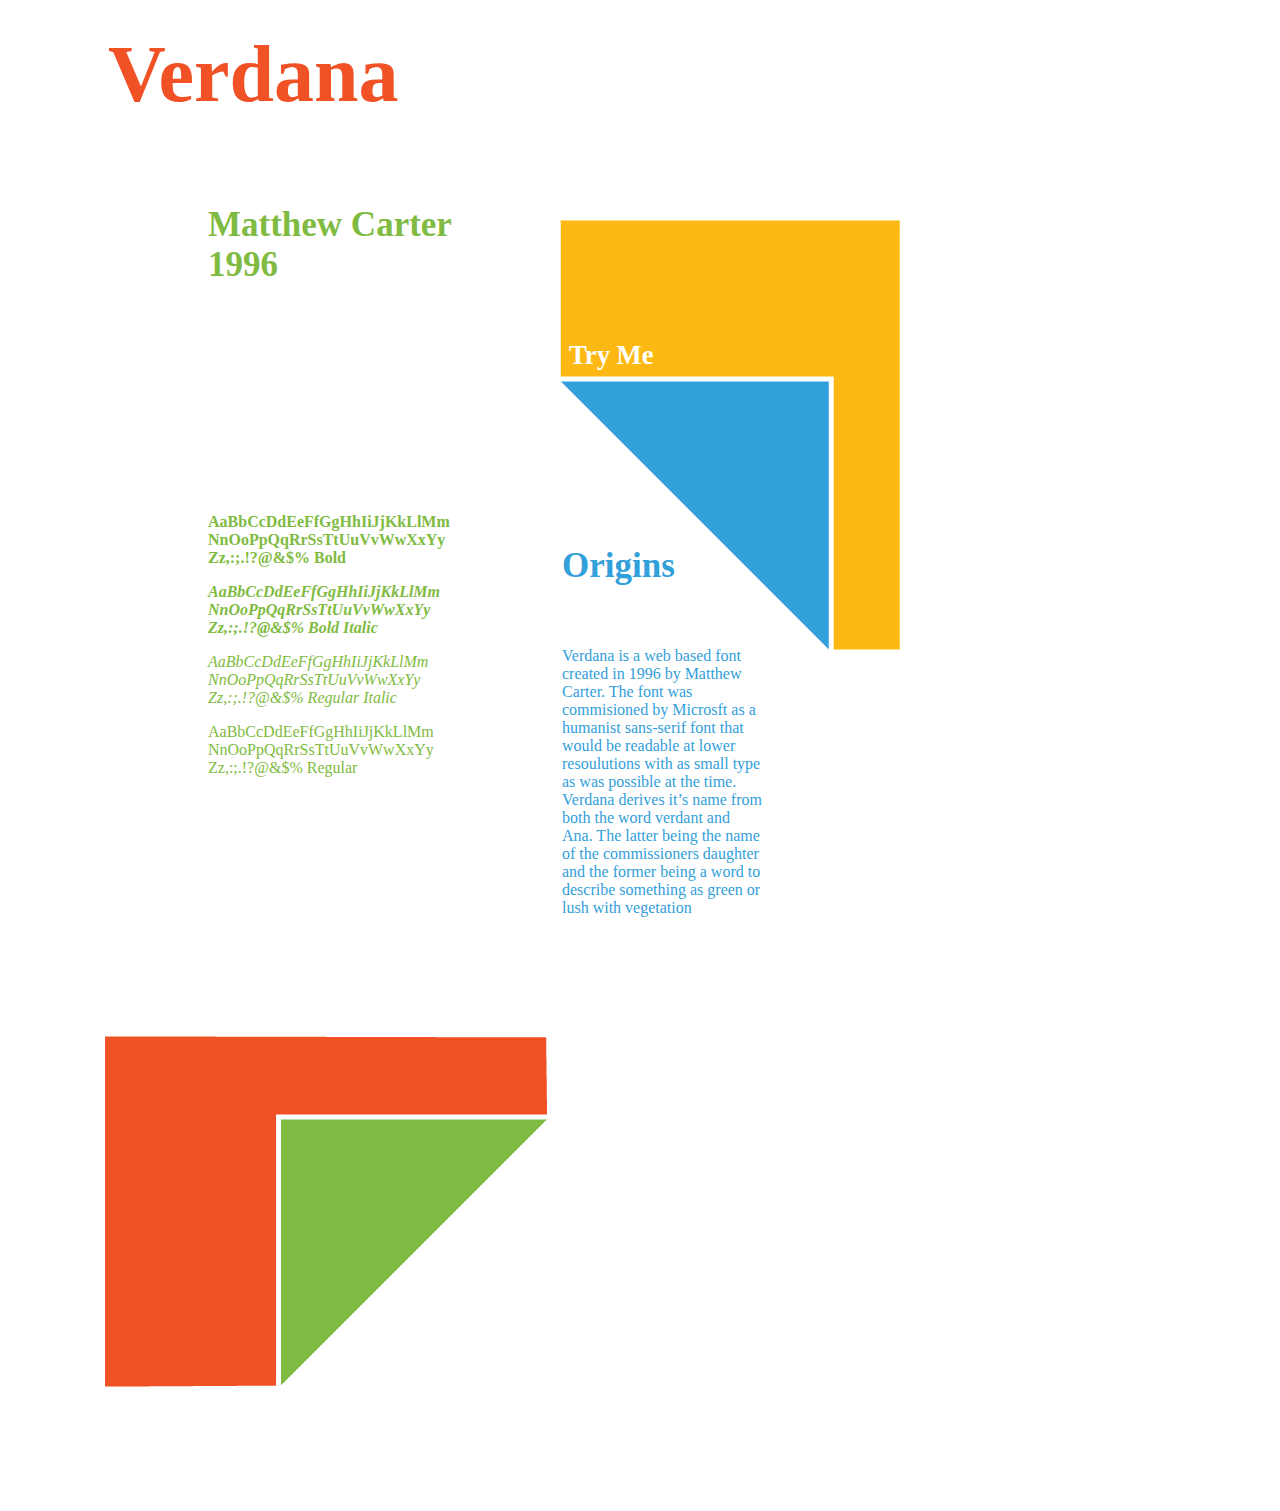
==== commit 1f47d083: "Update verdana-index.html" ====
--- a/Verdana/verdana-index.html
+++ b/Verdana/verdana-index.html
@@ -112,7 +112,7 @@
     
     <all>
    <div><Head-1>
-    <h1><b><strong>Verdana</strong></b></h1>
+    <h1 style="padding-left: 100px;"><b><strong>Verdana</strong></b></h1>
     
     </Head-1>
    
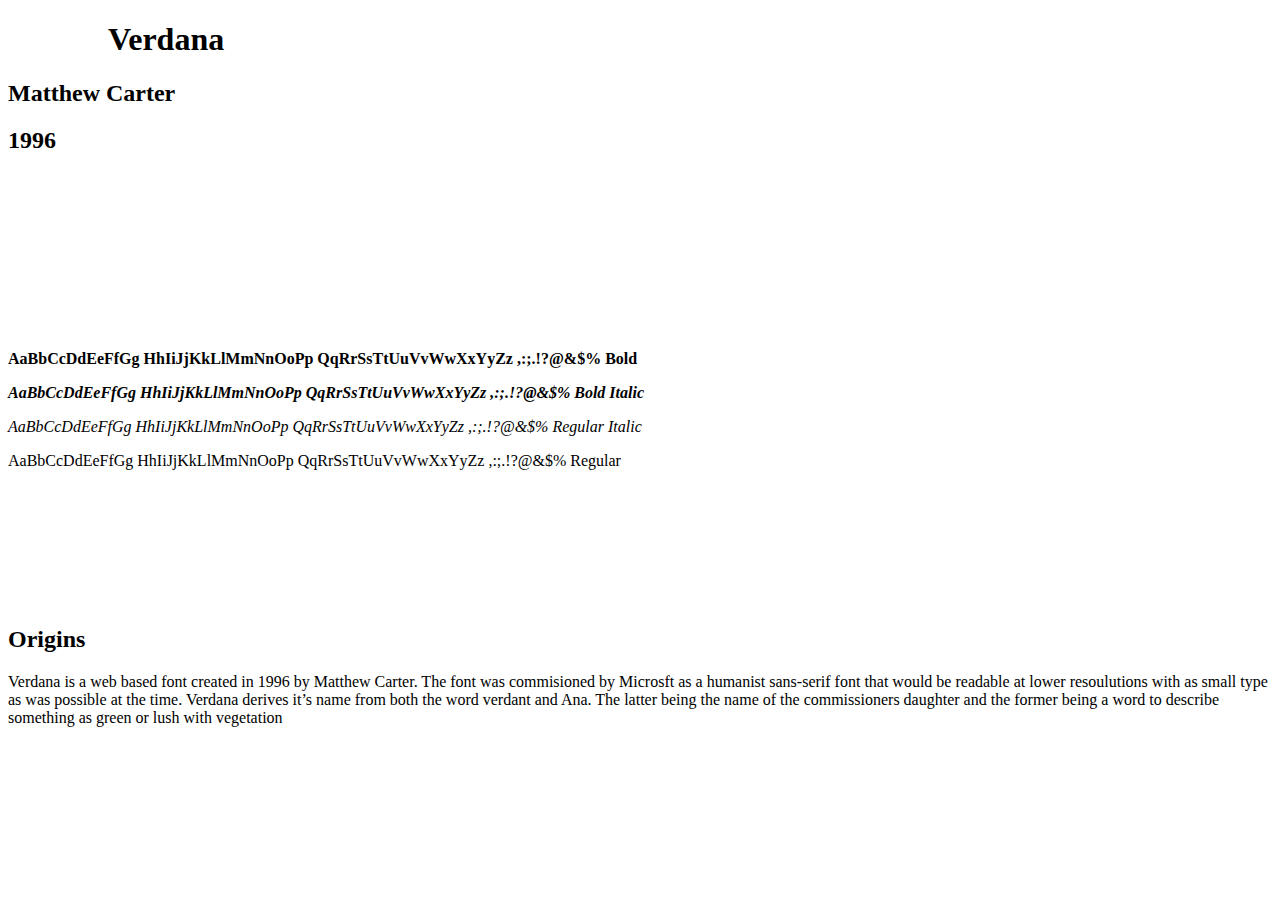
==== commit 48904a32: "This one got me" ====
--- a/Verdana/verdana-index.html
+++ b/Verdana/verdana-index.html
@@ -1,165 +1,65 @@
 <!DOCTYPE html>
 <html lang="en" class="">
-<style>
-all{ column-count: 2
-        column-gap: 40px;
-       font-family: "Verdana";
-        
-    }
+<meta charset="UTF-8">
     
-  
-    button{font-size: 20pt;
-        font-family: "Verdana";
-        background-color: #FDB813;
-        border: none;
-        color: white;
-        cursor: pointer;
-        
-        
-    }
-    
-    buttonhover{background-color: #FFFFFF; 
-  color: #FDB813;
- font-family: "Verdana";
-transition-duration: 0.4s;
-        
-        
-    }
-    
-    buttonactive{
-        
-        
-    }
-    form{ padding-top: 285px;
-        padding-left: 555px;
-        position: absolute;
-        font-family: "Verdana";
-       
-        
-    }
-    
-    Head-1 {font-size: 30pt;
-        line-height: 100%;
-        padding-top: 100px
-            position absolute;
-        color: #F05125;
-     
-        
-        
-    }
-    Body-1 {display: inline-block;
-        max-width: 200px;
-        max-height: 700px;
-        margin: 10px auto;
-        color: #7FBB42;
-       padding-left: 200px;
-        padding-top: 220px;
-        position: relative;
-     
-        
-       
-         }
-    Head-2{font-size: 17.5pt;
-         color: #7FBB42;
-        padding-left: 200px;
-        padding-top: 45px;
-        position: absolute;
 
-        
-        
-        
-        
-    }
-    Head-4{font-size: 17.5pt;
-         color: #7FBB42;
-        padding-left: 200px;
-        padding-top: 85px;
-        position: absolute;
-     
+    <link rel="stylesheet" href="verstyle.css">
 
-        
-    }
-    Body-2 {display: inline-block;
-        max-width: 200px;
-        max-height: 700px;
-        padding-top: 500px;
-        padding-left: 150px;
-        position: absolute;
-        color: #32A0DA;
-    
-       
-    }
-    div{ line-height: 50%;
-        
-        
-    }
-    Head-3{ font-size: 17.5pt;
-        max-width: 200px;
-        max-height: 700px;
-        padding-top: 370px;
-        padding-left: 150px;
-        position: absolute;
-        color: #32A0DA;
-    }
-
-</style> 
-
-<form method="get" action="/verdana-2-index.html" style="color: white; font-size: 20pt;">
-    <button onclick="window.location.href='file:///C:/Users/marki/Documents/GitHub/Content-First/Verdana/verdana-2-index.html" class="button" type="submit"><b>Try Me</b></button>
-</form>
-
-    
-    
-    <all>
-   <div><Head-1>
+   <div class="flex-container">
+    <div class="all">
+   <div class="Head-1">
     <h1 style="padding-left: 100px;"><b><strong>Verdana</strong></b></h1>
     
-    </Head-1>
+    </div>
    
-
-    <Head-2>
+<div class="flex-container">
+    <div class="Head-2">
         <h2><b>Matthew Carter</b>
          </h2> 
         
-    </Head-2>
+    </div>
        
        
-    <Head-4> 
-        <h2><b>1996</b></h2> </Head-4>
-    </div>
-    <Body-1 style="padding-top: 160px;
+    <div class="Head-4"> 
+        <h2><b>1996</b></h2> </div>
+
+    <div class="Body-1" style="padding-top: 160px;
     padding-bottom: 120px;">
         
-<p><b>AaBbCcDdEeFfGgHhIiJjKkLlMm
-NnOoPpQqRrSsTtUuVvWwXxYy
-Zz,:;.!?@&$% Bold</b></p>
+<p class="p-1"><b>AaBbCcDdEeFfGg
+HhIiJjKkLlMmNnOoPp
+QqRrSsTtUuVvWwXxYyZz
+,:;.!?@&$% Bold</b></p>
+   
+<p class="p-2"><i><b>AaBbCcDdEeFfGg
+HhIiJjKkLlMmNnOoPp
+QqRrSsTtUuVvWwXxYyZz
+,:;.!?@&$% Bold Italic</b></i></p>
+       
+<p class="p-3"><i>AaBbCcDdEeFfGg
+HhIiJjKkLlMmNnOoPp
+QqRrSsTtUuVvWwXxYyZz
+,:;.!?@&$% Regular Italic</i></p>
 
-        
-<p><i><b>AaBbCcDdEeFfGgHhIiJjKkLlMm
-NnOoPpQqRrSsTtUuVvWwXxYy
-Zz,:;.!?@&$% Bold Italic</b></i></p>
+<p class="p-4">AaBbCcDdEeFfGg
+HhIiJjKkLlMmNnOoPp
+QqRrSsTtUuVvWwXxYyZz
+,:;.!?@&$% Regular</p>
 
-        
-<p><i>AaBbCcDdEeFfGgHhIiJjKkLlMm
-NnOoPpQqRrSsTtUuVvWwXxYy
-Zz,:;.!?@&$% Regular Italic</i></p>
-
-<p>AaBbCcDdEeFfGgHhIiJjKkLlMm
-NnOoPpQqRrSsTtUuVvWwXxYy
-Zz,:;.!?@&$% Regular</p>
+    </div>
+        </div>
+       
+      
+    <div class="Head-3">
+    <h2><b>Origins</b></h2>
+    </div>
     
-    </Body-1>
-        
-    <Head-3>
-    <h2><b>Origins</b></h2>
-    </Head-3>
-    
-    <Body-2>
+    <div class="Body-2">
    
         Verdana is a web based font created in 1996 by Matthew Carter. The font was commisioned by Microsft as a humanist sans-serif font that would be readable at lower resoulutions with as small type as was possible at the time. Verdana derives it’s name from both the word verdant and Ana. The latter being the name of the commissioners daughter and the former being a word to describe something as green or lush with vegetation 
     
-    </Body-2>
- 
-      </all>
-<img src="img/Paper_fold_1.jpg" style="padding-bottom: 50px;padding-left: 30px;">
-   <img src="img/Paper_fold_2.jpg" style="padding-right: 400px;margin-left: -50; padding-left: 30px;">+    </div>
+ </div>
+    </div>
+      
+
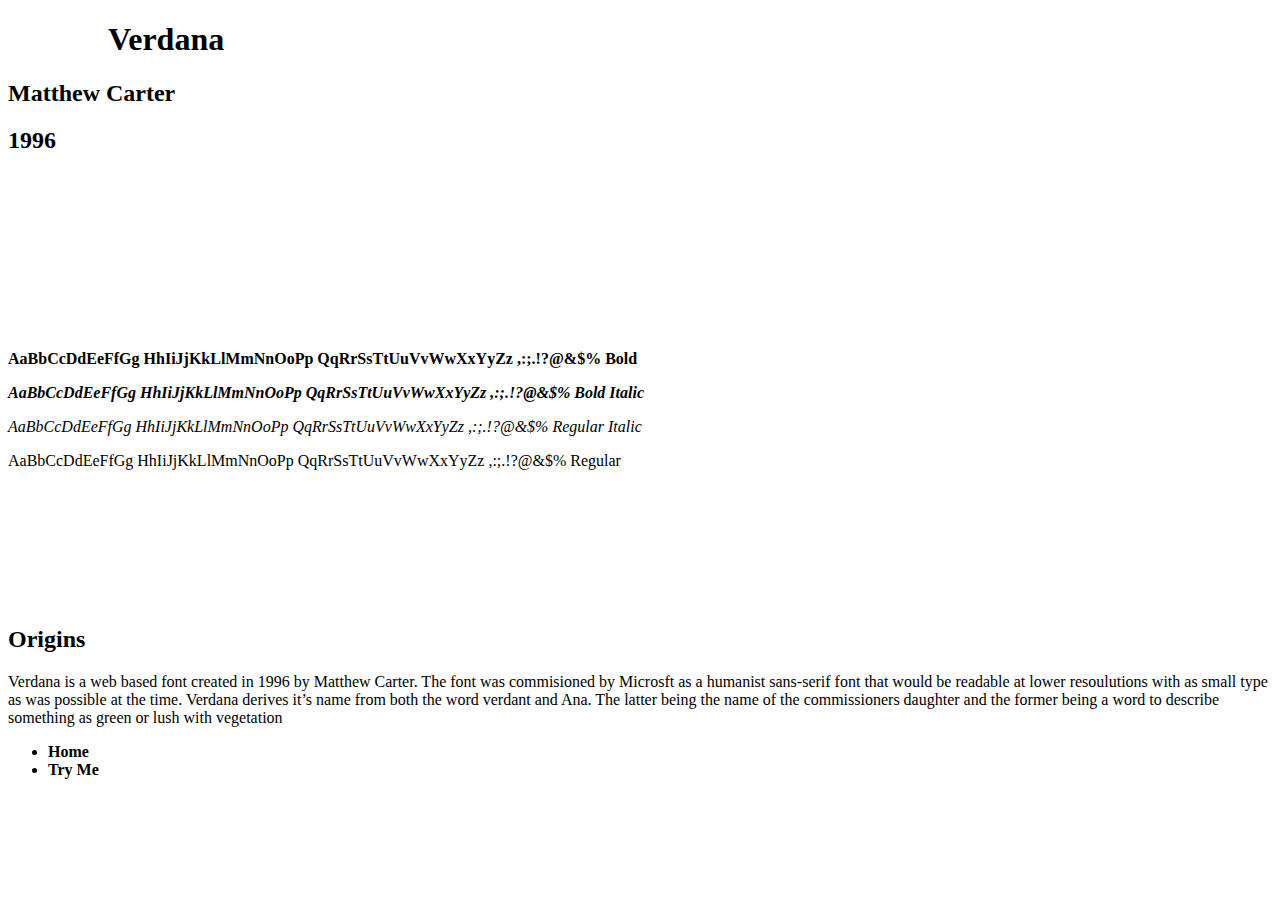
==== commit 50395f51: "God is Dead and we killed him" ====
--- a/Verdana/verdana-index.html
+++ b/Verdana/verdana-index.html
@@ -1,16 +1,14 @@
 <!DOCTYPE html>
-<html lang="en" class="">
-<meta charset="UTF-8">
     
-
     <link rel="stylesheet" href="verstyle.css">
-
-   <div class="flex-container">
-    <div class="all">
-   <div class="Head-1">
+  <div class="Head-1">
     <h1 style="padding-left: 100px;"><b><strong>Verdana</strong></b></h1>
     
     </div>
+   <div class="flex-container">
+ <div class="all">
+       <wrapper class="column-1"> 
+ 
    
 <div class="flex-container">
     <div class="Head-2">
@@ -48,8 +46,9 @@
 
     </div>
         </div>
-       
-      
+       </wrapper>
+    
+     <wrapper class="column-2">
     <div class="Head-3">
     <h2><b>Origins</b></h2>
     </div>
@@ -59,7 +58,13 @@
         Verdana is a web based font created in 1996 by Matthew Carter. The font was commisioned by Microsft as a humanist sans-serif font that would be readable at lower resoulutions with as small type as was possible at the time. Verdana derives it’s name from both the word verdant and Ana. The latter being the name of the commissioners daughter and the former being a word to describe something as green or lush with vegetation 
     
     </div>
+          </wrapper>
  </div>
     </div>
+    <ul>
+        <li><a href+"verdana-index.html"><b>Home</b></a></li>
+         <li><a href+"try-me.html"><b>Try Me</b></a></li>
+    </ul>
+     
       
 
